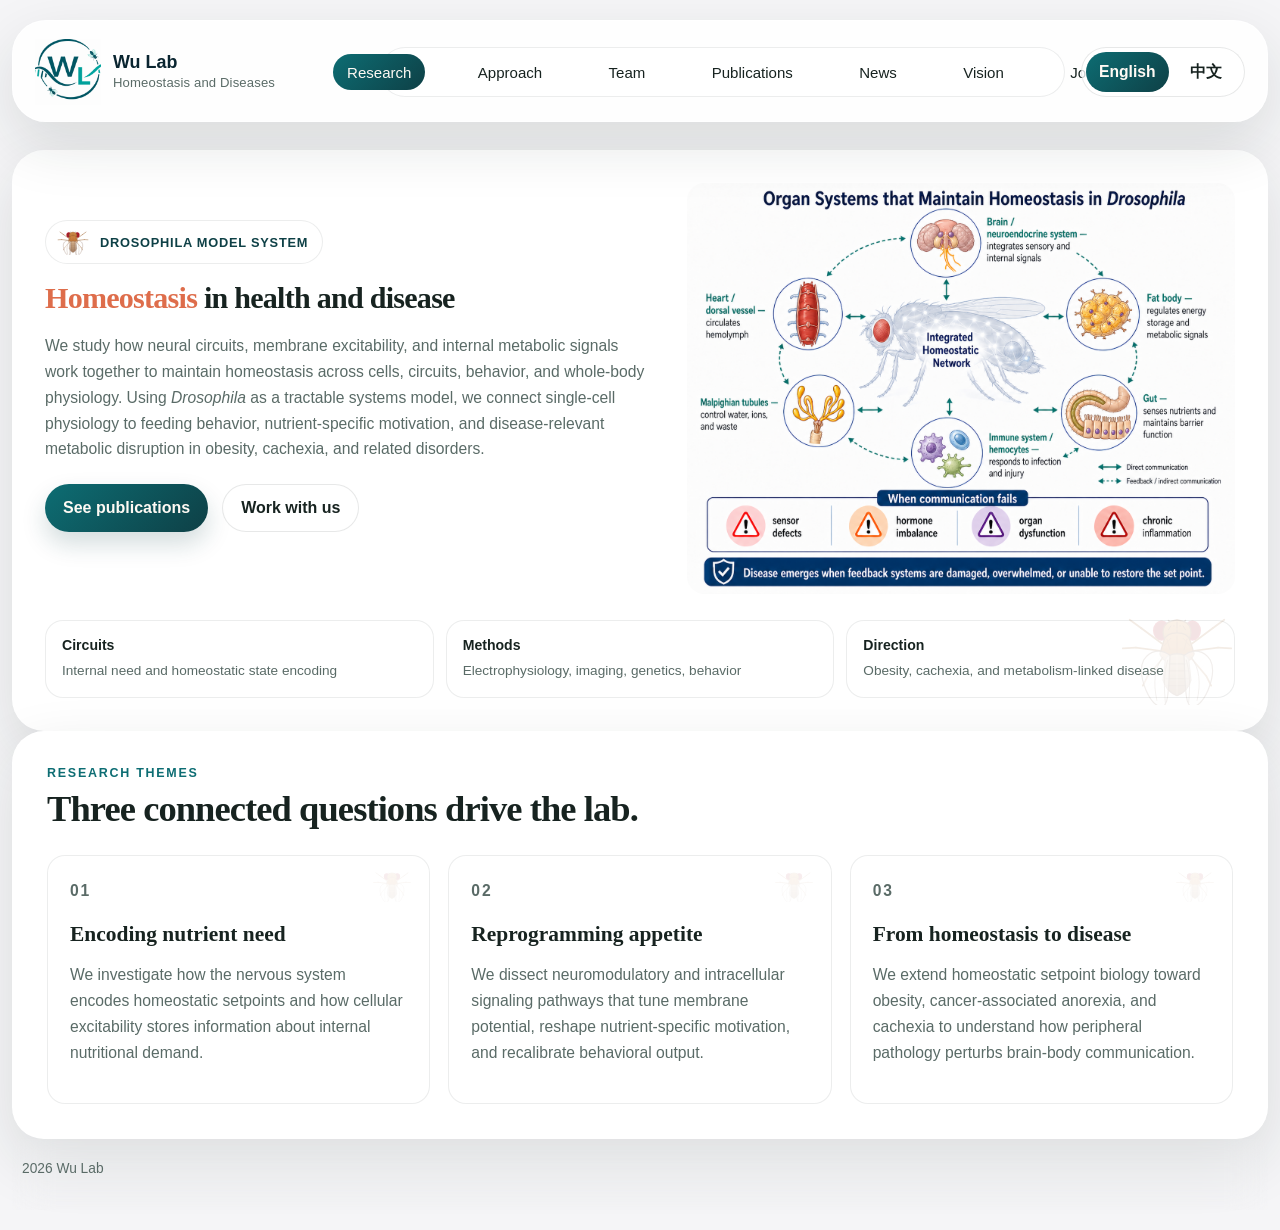
==== index.html @ 36d5e81f "Align Chinese nav positions" ====
<!DOCTYPE html>
<html lang="en">
  <head>
    <meta charset="UTF-8" />
    <meta name="viewport" content="width=device-width, initial-scale=1.0" />
    <title>Wu Lab | Research</title>
    <meta
      name="description"
      content="Wu Lab research on neural control of protein appetite, metabolism, and disease."
    />
    <link rel="alternate" hreflang="en" href="https://www.wuresearch.com/" />
    <link rel="alternate" hreflang="zh" href="https://www.wuresearch.com/zh/index.html" />
    <script>
      document.documentElement.classList.add("has-js");
    </script>
    <link rel="stylesheet" href="./styles.css?v=20260430-zh-nav-align1" />
  </head>
  <body>
    <div class="page-shell">
      <header class="site-header">
        <a class="brand" href="./index.html" aria-label="Wu Lab home">
          <span class="brand-mark">WL</span>
          <span class="brand-text">
            <strong>Wu Lab</strong>
            <span>Homeostasis and Diseases</span>
          </span>
        </a>
        <nav class="site-nav" aria-label="Main navigation">
          <a class="is-active" href="./index.html">Research</a>
          <a href="./approach.html">Approach</a>
          <a href="./people.html">Team</a>
          <a href="./publications.html">Publications</a>
          <a href="./news.html">News</a>
          <a href="./vision.html">Vision</a>
          <a href="./join.html">Join</a>
        </nav>
        <div class="language-switch" aria-label="Language">
          <span aria-current="true">English</span>
          <a href="./zh/index.html" lang="zh-Hans">中文</a>
        </div>
      </header>

      <main class="page-main">
        <section class="hero">
          <div class="hero-copy reveal">
            <div class="model-pill">
              <img src="./fly-badge-v2.svg" alt="" aria-hidden="true" />
              <span>Drosophila model system</span>
            </div>
            <h1 class="hero-title hero-title-one-line">
              <span class="hero-line"><span class="hero-highlight">Homeostasis</span> in health and disease</span>
            </h1>
            <p class="hero-text">
              We study how neural circuits, membrane excitability, and internal
              metabolic signals work together to maintain homeostasis across
              cells, circuits, behavior, and whole-body physiology. Using
              <em>Drosophila</em> as a tractable systems model, we connect
              single-cell physiology to feeding behavior, nutrient-specific
              motivation, and disease-relevant metabolic disruption in obesity,
              cachexia, and related disorders.
            </p>
            <div class="hero-actions">
              <a class="button button-primary" href="./publications.html"
                >See publications</a
              >
              <a class="button button-secondary" href="./join.html"
                >Work with us</a
              >
            </div>
          </div>

          <div class="hero-visual reveal" aria-hidden="true">
            <div class="signal-panel">
              <img
                class="hero-diagram"
                src="./him8.png"
                alt=""
              />
            </div>
          </div>

          <ul class="hero-metrics reveal" aria-label="Research focus summary">
            <li>
              <strong>Circuits</strong>
              <span>Internal need and homeostatic state encoding</span>
            </li>
            <li>
              <strong>Methods</strong>
              <span>Electrophysiology, imaging, genetics, behavior</span>
            </li>
            <li>
              <strong>Direction</strong>
              <span>Obesity, cachexia, and metabolism-linked disease</span>
            </li>
          </ul>
        </section>

        <section class="section">
          <div class="section-heading reveal">
            <p class="eyebrow">Research themes</p>
            <h2>Three connected questions drive the lab.</h2>
          </div>
          <div class="card-grid">
            <article class="feature-card reveal">
              <p class="card-index">01</p>
              <h3>Encoding nutrient need</h3>
              <p>
                We investigate how the nervous system encodes homeostatic
                setpoints and how cellular excitability stores information about
                internal nutritional demand.
              </p>
            </article>
            <article class="feature-card reveal">
              <p class="card-index">02</p>
              <h3>Reprogramming appetite</h3>
              <p>
                We dissect neuromodulatory and intracellular signaling pathways that tune
                membrane potential, reshape nutrient-specific motivation, and
                recalibrate behavioral output.
              </p>
            </article>
            <article class="feature-card reveal">
              <p class="card-index">03</p>
              <h3>From homeostasis to disease</h3>
              <p>
                We extend homeostatic setpoint biology toward obesity,
                cancer-associated anorexia, and cachexia to understand how
                peripheral pathology perturbs brain-body communication.
              </p>
            </article>
          </div>
        </section>

      </main>

      <footer class="site-footer">
        <p><span id="year"></span> Wu Lab</p>
      </footer>
    </div>

    <script src="./script.js"></script>
  </body>
</html>
---- styles.css ----
:root {
  --bg: #f5f5f7;
  --paper: rgba(255, 255, 255, 0.92);
  --paper-strong: #ffffff;
  --ink: #172320;
  --muted: #5a6b67;
  --line: rgba(23, 35, 32, 0.12);
  --teal: #0d6d73;
  --teal-deep: #0e4046;
  --coral: #de6d4b;
  --gold: #c7a14a;
  --shadow: 0 22px 60px rgba(24, 38, 34, 0.12);
  --radius-xl: 32px;
  --radius-lg: 24px;
  --radius-md: 18px;
  --max-width: 1500px;
}

* {
  box-sizing: border-box;
}

html {
  scroll-behavior: smooth;
}

body {
  margin: 0;
  min-width: 320px;
  color: var(--ink);
  background: var(--bg);
  font-family: "Avenir Next", "Segoe UI", sans-serif;
}

html[lang="zh-Hans"] body {
  font-family:
    "PingFang SC",
    "Hiragino Sans GB",
    "Microsoft YaHei",
    "Noto Sans CJK SC",
    "Segoe UI",
    sans-serif;
}

body::before {
  content: none;
}

.page-shell {
  width: min(calc(100% - 24px), var(--max-width));
  margin: 20px auto;
}

.site-header,
.site-footer,
.section,
.hero,
.page-banner,
.spotlight-panel,
.join-panel {
  backdrop-filter: blur(18px);
}

.site-header {
  position: relative;
  z-index: 10;
  display: grid;
  grid-template-columns: minmax(238px, 0.48fr) minmax(660px, 1fr) auto;
  grid-template-areas: "brand nav language";
  align-items: center;
  gap: 16px;
  padding: 18px 22px 16px;
  background: rgba(255, 255, 255, 0.86);
  border: 1px solid rgba(255, 255, 255, 0.65);
  border-radius: 34px;
  box-shadow: var(--shadow);
}

.brand {
  grid-area: brand;
  display: inline-flex;
  align-items: center;
  gap: 12px;
  min-width: 0;
  color: inherit;
  text-decoration: none;
}

.brand-mark {
  display: block;
  flex: 0 0 auto;
  width: 66px;
  height: 66px;
  overflow: hidden;
  background: url("./him9.png?v=20260430-logo4") center / 148% auto no-repeat;
  color: transparent;
  font-size: 0;
}

.brand-text {
  display: grid;
  gap: 4px;
  min-width: 0;
}

.brand-text strong {
  color: #0a2530;
  font-size: 1.12rem;
  font-weight: 800;
  line-height: 0.98;
}

.brand-text span {
  color: var(--muted);
  font-size: 0.82rem;
  letter-spacing: 0.01em;
  white-space: nowrap;
}

.site-nav {
  grid-area: nav;
  display: flex;
  flex-wrap: nowrap;
  gap: clamp(28px, 3vw, 56px);
  align-items: center;
  justify-content: center;
  min-width: 0;
  width: 100%;
  overflow-x: visible;
  scrollbar-width: none;
  padding: 6px;
  border: 1px solid rgba(23, 35, 32, 0.08);
  border-radius: 999px;
  background: rgba(255, 255, 255, 0.42);
}

.site-nav::-webkit-scrollbar {
  display: none;
}

.site-nav a {
  flex: 0 0 auto;
  display: inline-flex;
  align-items: center;
  justify-content: center;
  color: var(--ink);
  text-decoration: none;
  font-size: 0.94rem;
  min-height: 36px;
  padding: 8px 14px;
  border-radius: 999px;
  text-align: center;
  transition:
    color 160ms ease,
    background-color 160ms ease,
    transform 160ms ease;
}

.site-nav a:hover,
.site-nav a:focus-visible {
  color: var(--teal);
  background: rgba(255, 255, 255, 0.56);
}

.site-nav a.is-active {
  color: #fffaf4;
  background: linear-gradient(135deg, var(--teal), var(--teal-deep));
}

.language-switch {
  grid-area: language;
  display: inline-flex;
  align-items: center;
  justify-self: end;
  gap: 3px;
  min-width: 164px;
  padding: 4px;
  border: 1px solid rgba(23, 35, 32, 0.1);
  border-radius: 999px;
  background: rgba(255, 255, 255, 0.78);
  font-size: 0.98rem;
  font-weight: 700;
  white-space: nowrap;
  box-shadow: inset 0 1px 0 rgba(255, 255, 255, 0.5);
}

.language-switch a,
.language-switch span {
  display: inline-flex;
  align-items: center;
  justify-content: center;
  flex: 1;
  min-height: 40px;
  padding: 0 13px;
  border-radius: 999px;
  color: var(--ink);
  text-decoration: none;
}

.language-switch a:hover,
.language-switch a:focus-visible {
  color: var(--teal);
  background: rgba(255, 255, 255, 0.72);
}

.language-switch span {
  color: #fffaf4;
  background: linear-gradient(135deg, var(--teal), var(--teal-deep));
}

.inline-link {
  color: var(--teal);
  font-weight: 700;
  text-decoration: none;
}

.hero {
  position: relative;
  display: grid;
  grid-template-columns: minmax(0, 1fr) minmax(390px, 0.9fr);
  gap: 24px 34px;
  align-items: center;
  margin-top: 28px;
  padding: 32px;
  background: #ffffff;
  border: 1px solid rgba(255, 255, 255, 0.72);
  border-radius: var(--radius-xl);
  box-shadow: var(--shadow);
  overflow: hidden;
}

.hero-copy {
  min-width: 0;
  max-width: none;
}

.hero::after,
.page-banner::after {
  position: absolute;
  right: 28px;
  bottom: 24px;
  width: 124px;
  height: 96px;
  background: url("./fly-badge-v2.svg") center / contain no-repeat;
  opacity: 0.12;
  pointer-events: none;
  content: "";
}

.page-banner::after {
  right: 18px;
  bottom: 14px;
  width: 108px;
  height: 84px;
  opacity: 0.07;
}

.page-main {
  margin-top: 28px;
}

.page-main > .section,
.page-main > .hero,
.page-main > .page-banner {
  margin-top: 0;
}

.page-main > * + * {
  margin-top: 24px;
}

.page-banner {
  position: relative;
  padding: 36px;
  background: #ffffff;
  border: 1px solid rgba(255, 255, 255, 0.72);
  border-radius: var(--radius-xl);
  box-shadow: var(--shadow);
}

.page-banner-grid {
  display: grid;
  grid-template-columns: minmax(0, 1.04fr) minmax(260px, 0.66fr);
  gap: 28px;
  align-items: center;
}

.page-banner-copy {
  min-width: 0;
  max-width: 38rem;
}

.page-banner h1 {
  margin: 0;
  max-width: 16ch;
  font-family: "Iowan Old Style", "Palatino Linotype", serif;
  font-size: clamp(1.72rem, 2.75vw, 2.55rem);
  line-height: 1.08;
  letter-spacing: -0.025em;
}

.page-banner-intro {
  max-width: 62ch;
  margin: 18px 0 0;
  color: var(--muted);
  font-size: 0.98rem;
  line-height: 1.68;
}

.page-banner-meta {
  display: grid;
  width: min(100%, 360px);
  gap: 14px;
  align-content: center;
  justify-self: end;
}

.page-banner-card {
  padding: 16px 18px;
  border: 1px solid rgba(23, 35, 32, 0.08);
  border-radius: var(--radius-md);
  background: rgba(255, 255, 255, 0.5);
  box-shadow: inset 0 1px 0 rgba(255, 255, 255, 0.42);
}

.page-banner-card strong {
  display: block;
  margin: 0 0 8px;
  color: var(--coral);
  font-size: 0.76rem;
  font-weight: 700;
  letter-spacing: 0.14em;
  text-transform: uppercase;
}

.page-banner-card p {
  margin: 0;
  color: var(--ink);
  font-size: 0.93rem;
  font-weight: 600;
  line-height: 1.42;
  max-width: 28ch;
}

.join-image-banner {
  display: grid;
  grid-template-columns: repeat(2, minmax(0, 1fr));
  gap: 18px;
  padding: 18px;
  background: #ffffff;
  border: 1px solid rgba(255, 255, 255, 0.68);
  border-radius: var(--radius-xl);
  box-shadow: var(--shadow);
}

.join-image-banner figure {
  margin: 0;
  overflow: hidden;
  border: 1px solid rgba(23, 35, 32, 0.08);
  border-radius: 8px;
  background: rgba(255, 255, 255, 0.42);
}

.join-image-banner img {
  display: block;
  width: 100%;
  aspect-ratio: 16 / 9;
  object-fit: cover;
}

.vision-image-banner {
  overflow: hidden;
  margin: 0 0 32px;
  padding: 0;
  background: rgba(255, 255, 255, 0.46);
  border: 1px solid rgba(23, 35, 32, 0.06);
  border-radius: var(--radius-xl);
}

.vision-image-banner img {
  display: block;
  width: 100%;
  height: auto;
  object-fit: contain;
  border-radius: var(--radius-xl);
}

.model-pill {
  display: inline-flex;
  align-items: center;
  gap: 10px;
  margin: 0 0 18px;
  padding: 8px 14px 8px 10px;
  border: 1px solid rgba(23, 35, 32, 0.08);
  border-radius: 999px;
  background: rgba(255, 255, 255, 0.62);
  color: var(--teal-deep);
  font-size: 0.8rem;
  font-weight: 700;
  letter-spacing: 0.06em;
  text-transform: uppercase;
  box-shadow: inset 0 1px 0 rgba(255, 255, 255, 0.4);
}

.model-pill img {
  width: 34px;
  height: 26px;
  object-fit: contain;
}

.eyebrow {
  margin: 0 0 10px;
  color: var(--teal);
  font-size: 0.78rem;
  font-weight: 700;
  letter-spacing: 0.14em;
  text-transform: uppercase;
}

.hero h1,
.section-heading h2,
.spotlight-copy h2,
.vision-copy h2,
.join-panel h2 {
  margin: 0;
  font-family: "Iowan Old Style", "Palatino Linotype", serif;
  font-weight: 700;
  line-height: 1.06;
}

.hero h1 {
  max-width: 20ch;
  font-size: clamp(1.82rem, 3vw, 2.6rem);
  letter-spacing: -0.025em;
  line-height: 1.08;
}

html[lang="zh-Hans"] .hero h1,
html[lang="zh-Hans"] .page-banner h1,
html[lang="zh-Hans"] .section-heading h2,
html[lang="zh-Hans"] .spotlight-copy h2,
html[lang="zh-Hans"] .vision-copy h2,
html[lang="zh-Hans"] .join-panel h2 {
  max-width: 18ch;
  letter-spacing: 0;
  line-height: 1.18;
}

html[lang="zh-Hans"] .eyebrow,
html[lang="zh-Hans"] .model-pill,
html[lang="zh-Hans"] .page-banner-card strong,
html[lang="zh-Hans"] .card-index,
html[lang="zh-Hans"] .timeline-year,
html[lang="zh-Hans"] .person-role,
html[lang="zh-Hans"] .news-date,
html[lang="zh-Hans"] .publication-year {
  letter-spacing: 0.02em;
}

html[lang="zh-Hans"] .site-nav a,
html[lang="zh-Hans"] .language-switch {
  letter-spacing: 0;
}

html[lang="zh-Hans"] .site-nav a:nth-child(1) {
  min-width: 78px;
}

html[lang="zh-Hans"] .site-nav a:nth-child(2) {
  min-width: 84px;
}

html[lang="zh-Hans"] .site-nav a:nth-child(3) {
  min-width: 56px;
}

html[lang="zh-Hans"] .site-nav a:nth-child(4) {
  min-width: 112px;
}

html[lang="zh-Hans"] .site-nav a:nth-child(5) {
  min-width: 58px;
}

html[lang="zh-Hans"] .site-nav a:nth-child(6) {
  min-width: 62px;
}

html[lang="zh-Hans"] .site-nav a:nth-child(7) {
  min-width: 52px;
}

html[lang="zh-Hans"] .hero h1 {
  max-width: 22ch;
  font-size: clamp(1.72rem, 2.8vw, 2.38rem);
}

.heading-one-line {
  max-width: none !important;
  white-space: nowrap;
}

.heading-balanced-lines {
  max-width: none !important;
}

.heading-balanced-lines span {
  display: block;
  white-space: nowrap;
}

.hero-title {
  display: grid;
  gap: 0;
}

.hero h1.hero-title-wide {
  max-width: 42ch;
}

.hero h1.hero-title-one-line {
  max-width: none;
  font-size: clamp(1.7rem, 2.35vw, 2.24rem);
  white-space: nowrap;
}

.hero-line {
  display: block;
  white-space: nowrap;
}

.hero-highlight {
  color: var(--coral);
  font-size: inherit;
}

.hero-text,
.section-lead,
.spotlight-copy p,
.approach-column p,
.vision-copy p,
.join-panel p,
.feature-card p,
.timeline-item p,
.contact-box p {
  color: var(--muted);
  line-height: 1.65;
  font-size: 0.98rem;
}

.hero-text {
  max-width: 76ch;
  margin: 18px 0 22px;
}

.email-contact {
  display: inline-flex;
  align-items: center;
  gap: 10px;
}

.email-icon {
  display: inline-grid;
  place-items: center;
  width: 34px;
  height: 34px;
  flex: 0 0 auto;
  color: var(--ink);
}

.email-icon svg {
  display: block;
  width: 100%;
  height: 100%;
  fill: currentColor;
}

.hero-actions {
  display: flex;
  flex-wrap: wrap;
  gap: 14px;
  margin-top: 6px;
  margin-bottom: 24px;
}

.button {
  display: inline-flex;
  align-items: center;
  justify-content: center;
  min-height: 48px;
  padding: 0 18px;
  border-radius: 999px;
  font-weight: 700;
  text-decoration: none;
  transition:
    transform 160ms ease,
    box-shadow 160ms ease,
    background-color 160ms ease;
}

.button:hover,
.button:focus-visible {
  transform: translateY(-2px);
}

.button-primary {
  color: #fffaf4;
  background: linear-gradient(135deg, var(--teal), var(--teal-deep));
  box-shadow: 0 12px 24px rgba(14, 64, 70, 0.18);
}

.button-secondary {
  color: var(--ink);
  background: rgba(255, 255, 255, 0.58);
  border: 1px solid rgba(23, 35, 32, 0.1);
}

.hero-metrics {
  grid-column: 1 / -1;
  display: grid;
  grid-template-columns: repeat(3, minmax(0, 1fr));
  gap: 12px;
  padding: 0;
  margin: 2px 0 0;
  list-style: none;
}

.hero-metrics li,
.feature-card,
.approach-column,
.timeline-item,
.vision-panel,
.contact-box,
.publication-item,
.person-card,
.news-item {
  border: 1px solid rgba(23, 35, 32, 0.08);
  border-radius: var(--radius-md);
  background: rgba(255, 255, 255, 0.48);
  box-shadow: inset 0 1px 0 rgba(255, 255, 255, 0.4);
}

.hero-metrics li {
  padding: 16px;
}

.hero-metrics strong {
  display: block;
  margin-bottom: 8px;
  font-size: 0.88rem;
}

.hero-metrics span {
  color: var(--muted);
  font-size: 0.85rem;
  line-height: 1.5;
}

.hero-visual {
  display: grid;
  place-items: center;
  align-self: stretch;
}

.signal-panel {
  width: min(100%, 780px);
}

.hero-diagram {
  display: block;
  width: 100%;
  height: auto;
  border-radius: var(--radius-md);
  overflow: hidden;
}

.section {
  margin-top: 24px;
  padding: 34px;
  background: #ffffff;
  border: 1px solid rgba(255, 255, 255, 0.62);
  border-radius: var(--radius-xl);
  box-shadow: var(--shadow);
}

.section-heading {
  max-width: 780px;
}

.section-heading h2,
.spotlight-copy h2,
.vision-copy h2,
.join-panel h2 {
  font-size: clamp(1.62rem, 2.85vw, 2.45rem);
  letter-spacing: -0.025em;
}

.section-lead {
  max-width: 70ch;
  margin: 18px 0 0;
}

.card-grid,
.timeline {
  display: grid;
  grid-template-columns: repeat(3, minmax(0, 1fr));
  gap: 18px;
}

.card-grid {
  margin-top: 26px;
}

.feature-card,
.approach-column,
.timeline-item,
.vision-panel,
.contact-box,
.publication-item,
.person-card,
.news-item {
  position: relative;
  padding: 22px;
}

.feature-card::before,
.approach-column::before,
.timeline-item::before,
.publication-item::before,
.person-card::before,
.news-item::before {
  position: absolute;
  right: 16px;
  top: 14px;
  width: 42px;
  height: 32px;
  background: url("./fly-badge-v2.svg") center / contain no-repeat;
  opacity: 0.08;
  content: "";
}

.card-index,
.timeline-year {
  margin: 0 0 18px;
  color: var(--coral);
  font-size: 0.82rem;
  font-weight: 700;
  letter-spacing: 0.12em;
  text-transform: uppercase;
}

.feature-card h3,
.approach-column h3,
.timeline-item h3,
.vision-panel h3,
.contact-box h3 {
  margin: 0 0 12px;
  font-family: "Iowan Old Style", "Palatino Linotype", serif;
  font-size: 1.34rem;
}

.spotlight-panel,
.join-panel {
  display: grid;
  grid-template-columns: minmax(0, 0.94fr) minmax(0, 1.06fr);
  gap: 20px;
  padding: 0;
  background: none;
  border: none;
  box-shadow: none;
}

.spotlight {
  padding: 0;
  background: none;
  border: none;
  box-shadow: none;
}

.spotlight-panel {
  gap: 0;
  overflow: hidden;
  border-radius: var(--radius-xl);
  background: #ffffff;
  border: 1px solid rgba(255, 255, 255, 0.78);
  box-shadow: var(--shadow);
}

.spotlight-copy,
.quote-block,
.join-panel > div,
.contact-box {
  padding: 32px;
  border-radius: var(--radius-xl);
}

.spotlight-copy,
.join-panel > div:first-child {
  background: #ffffff;
  border: 1px solid rgba(255, 255, 255, 0.72);
  box-shadow: var(--shadow);
}

.spotlight-copy {
  padding: 38px 34px 38px 38px;
  background: none;
  border: none;
  box-shadow: none;
}

.quote-block {
  position: relative;
  display: grid;
  place-items: center;
  padding: 38px 38px 38px 18px;
  background: none;
  border: none;
  box-shadow: none;
  overflow: hidden;
}

.quote-block::before {
  position: absolute;
  inset: 18px 20px 18px auto;
  width: 280px;
  height: 280px;
  border-radius: 50%;
  background: radial-gradient(circle, rgba(13, 109, 115, 0.06), transparent 72%);
  content: "";
}

.quote-flow-graphic {
  position: relative;
  z-index: 1;
  display: block;
  width: 100%;
  height: auto;
  max-width: 100%;
  border-radius: 24px;
}

.approach-image-card {
  display: flex;
  align-self: stretch;
  align-items: center;
  justify-content: center;
  min-width: 0;
  margin: 0;
  padding: 14px;
  overflow: hidden;
  border: 1px solid rgba(23, 35, 32, 0.08);
  border-radius: var(--radius-lg);
  background: rgba(255, 255, 255, 0.62);
  box-shadow: inset 0 1px 0 rgba(255, 255, 255, 0.4);
}

.approach-image-card img {
  display: block;
  width: 100%;
  height: auto;
  max-height: 560px;
  border-radius: 6px;
  object-fit: contain;
}

.approach-layout {
  display: grid;
  grid-template-columns: minmax(320px, 0.9fr) minmax(0, 1.1fr);
  gap: 28px;
  align-items: stretch;
  margin-top: 0;
}

.approach-toolkit {
  display: flex;
  flex-direction: column;
  gap: 20px;
  min-height: 100%;
  padding: 28px;
  border-radius: var(--radius-lg);
}

.toolkit-heading {
  max-width: 34rem;
}

.toolkit-heading h3 {
  margin-bottom: 10px;
}

.toolkit-heading p {
  margin: 0;
  color: var(--muted);
  font-size: 0.96rem;
  line-height: 1.55;
}

.toolkit-groups {
  display: grid;
  flex: 1;
  grid-template-rows: repeat(4, minmax(0, 1fr));
  gap: 14px;
}

.toolkit-item {
  display: grid;
  grid-template-columns: 46px minmax(0, 1fr);
  gap: 14px;
  align-items: center;
  min-height: 0;
  padding: 16px 18px;
  border: 1px solid rgba(23, 35, 32, 0.08);
  border-radius: 8px;
  background: rgba(255, 255, 255, 0.42);
}

.toolkit-item span {
  display: grid;
  place-items: center;
  width: 38px;
  height: 38px;
  border-radius: 50%;
  background: rgba(13, 109, 115, 0.1);
  color: var(--teal-deep);
  font-size: 0.76rem;
  font-weight: 800;
}

.toolkit-item h4 {
  margin: 0 0 4px;
  font-size: 1rem;
  line-height: 1.2;
}

.toolkit-item p {
  margin: 0;
  color: var(--muted);
  font-size: 0.9rem;
  line-height: 1.42;
}

.vision-layout,
.publication-list,
.people-grid,
.news-list {
  display: grid;
  grid-template-columns: repeat(2, minmax(0, 1fr));
  gap: 20px;
  margin-top: 26px;
}

.publication-list-single {
  grid-template-columns: 1fr;
}

.people-grid-column,
.news-list-column {
  grid-template-columns: 1fr;
}

.people-grid.people-grid-column,
.news-list.news-list-column {
  display: grid;
  grid-template-columns: minmax(0, 1fr) !important;
}

.publication-list-column {
  grid-template-columns: 1fr;
  gap: 0;
}

.publication-list.publication-list-force-single {
  display: grid;
  grid-template-columns: minmax(0, 1fr) !important;
  gap: 0;
}

.publication-list-column .publication-item {
  padding: 22px 0 20px;
}

.publication-list-column .publication-item {
  background: transparent;
  border: none;
  border-bottom: 1px solid rgba(23, 35, 32, 0.12);
  border-radius: 0;
  box-shadow: none;
}

.publication-list-column .publication-item::before {
  display: none;
}

.publication-list-column .publication-item h3 {
  margin: 0 0 8px;
  max-width: none;
  font-size: 1.42rem;
  line-height: 1.18;
  text-wrap: pretty;
}

.publication-list-column .publication-year {
  margin-bottom: 8px;
}

.publication-authors {
  margin: 0 0 6px;
  color: var(--teal);
  font-size: 0.94rem;
  font-weight: 700;
  line-height: 1.5;
}

.publication-list-column .publication-meta {
  margin-bottom: 0;
  color: var(--muted);
  font-size: 0.92rem;
  font-weight: 600;
  line-height: 1.55;
}

.publication-list-column .publication-item:last-child {
  padding-bottom: 0;
  border-bottom: none;
}

.people-list-style,
.news-list-style {
  gap: 0;
}

.people-list-style .person-card,
.news-list-style .news-item {
  background: transparent;
  border: none;
  border-bottom: 1px solid rgba(23, 35, 32, 0.12);
  border-radius: 0;
  box-shadow: none;
  padding: 24px 0 22px;
}

.people-list-style .person-card::before,
.news-list-style .news-item::before {
  display: none;
}

.people-list-style .person-card:last-child,
.news-list-style .news-item:last-child {
  padding-bottom: 0;
  border-bottom: none;
}

.people-list-style .person-card h3,
.news-list-style .news-item h3 {
  margin: 0 0 8px;
  max-width: 38ch;
  font-size: 1.42rem;
  line-height: 1.18;
}

.people-list-style .person-role,
.news-list-style .news-date {
  margin-bottom: 8px;
}

.people-list-style .person-card-featured {
  display: grid;
  grid-template-columns: 140px minmax(0, 1fr);
  gap: 22px;
  align-items: start;
}

.people-list-style .person-photo {
  width: 140px;
  border-radius: 18px;
  box-shadow: 0 12px 24px rgba(24, 38, 34, 0.1);
}

.people-list-style .person-card p:last-child,
.news-list-style .news-item p:last-child {
  margin-bottom: 0;
  color: var(--muted);
  line-height: 1.55;
}

.people-list-style .person-card.person-card-opportunity {
  display: grid;
  grid-template-columns: 140px minmax(0, 1fr);
  gap: 22px;
  align-items: center;
  margin-top: 28px;
  padding: 28px 0 0;
  background: transparent;
  border: none;
  border-radius: 8px;
  box-shadow: none;
}

.future-member-photo {
  display: block;
  width: 140px;
  aspect-ratio: 1 / 1;
  object-fit: contain;
  border-radius: 18px;
}

.people-list-style .person-card-opportunity .person-role {
  margin-bottom: 12px;
  color: var(--coral);
}

.people-list-style .person-card-opportunity h3 {
  max-width: none;
  margin-bottom: 0;
  font-size: 1.32rem;
  line-height: 1.24;
  overflow-x: auto;
  white-space: nowrap;
}

.news-list-style .news-item {
  max-width: 52rem;
}

.news-list-style .news-item h3 {
  max-width: 30ch;
}

.person-role,
.news-date {
  margin: 0 0 10px;
  color: var(--coral);
  font-size: 0.82rem;
  font-weight: 700;
  letter-spacing: 0.12em;
  text-transform: uppercase;
}

.person-card h3,
.news-item h3 {
  margin: 0 0 12px;
  font-family: "Iowan Old Style", "Palatino Linotype", serif;
  font-size: 1.32rem;
}

.person-card-featured {
  display: grid;
  grid-template-columns: 180px 1fr;
  gap: 20px;
  align-items: center;
}

.person-copy {
  min-width: 0;
}

.person-photo {
  display: block;
  width: 180px;
  aspect-ratio: 1 / 1;
  object-fit: cover;
  object-position: center top;
  margin: 0;
  border-radius: 20px;
  box-shadow: 0 14px 28px rgba(24, 38, 34, 0.12);
}

.person-card p:last-child,
.news-item p:last-child {
  margin-bottom: 0;
}

.publication-item h3 {
  margin: 0 0 10px;
  font-family: "Iowan Old Style", "Palatino Linotype", serif;
  font-size: 1.25rem;
  line-height: 1.2;
}

.publication-year,
.publication-meta {
  margin: 0 0 10px;
}

.publication-year {
  color: var(--coral);
  font-size: 0.82rem;
  font-weight: 700;
  letter-spacing: 0.12em;
  text-transform: uppercase;
}

.publication-meta {
  color: var(--teal);
  font-size: 0.9rem;
  font-weight: 700;
}

.publication-item p:last-child {
  margin-bottom: 0;
}

.stack-list {
  display: grid;
  gap: 12px;
  padding: 0;
  margin: 0;
  list-style: none;
}

.stack-list li {
  position: relative;
  padding-left: 20px;
  color: var(--muted);
  line-height: 1.55;
}

.stack-list li::before {
  position: absolute;
  left: 0;
  top: 0.55em;
  width: 8px;
  height: 8px;
  border-radius: 50%;
  background: var(--coral);
  content: "";
}

.timeline {
  margin-top: 26px;
}

.timeline-item {
  position: relative;
  overflow: hidden;
}

.timeline-item::after {
  position: absolute;
  inset: auto -24px -24px auto;
  width: 100px;
  height: 100px;
  border-radius: 50%;
  background: radial-gradient(circle, rgba(199, 161, 74, 0.16), transparent 68%);
  content: "";
}

.vision-layout {
  align-items: start;
  margin-top: 0;
}

.vision-copy,
.vision-panel {
  padding: 0;
  background: none;
  border: none;
  box-shadow: none;
}

.vision-panel {
  padding: 28px;
  background: rgba(255, 255, 255, 0.52);
  border: 1px solid rgba(23, 35, 32, 0.08);
  border-radius: var(--radius-xl);
}

.join-panel {
  align-items: stretch;
  grid-template-columns: repeat(2, minmax(0, 1fr));
  gap: 18px;
}

.join-section {
  padding: 18px;
  background: #ffffff;
  border: 1px solid rgba(255, 255, 255, 0.68);
  border-radius: var(--radius-xl);
  box-shadow: var(--shadow);
}

.join-panel > div,
.join-panel .contact-box {
  border-radius: 8px;
}

.join-panel .contact-box {
  background: #ffffff;
  border: 1px solid rgba(255, 255, 255, 0.72);
  box-shadow: var(--shadow);
}

.contact-box {
  display: grid;
  align-content: start;
  gap: 10px;
  background: rgba(255, 255, 255, 0.52);
}

.site-footer {
  display: flex;
  justify-content: space-between;
  gap: 20px;
  padding: 22px 10px 34px;
  color: var(--muted);
  font-size: 0.86rem;
}

.site-footer p {
  margin: 0;
}

.has-js .reveal {
  opacity: 0;
  transform: translateY(18px);
  transition:
    opacity 720ms ease,
    transform 720ms ease;
}

.has-js .reveal.is-visible {
  opacity: 1;
  transform: translateY(0);
}

@media (prefers-reduced-motion: reduce) {
  html {
    scroll-behavior: auto;
  }

  .button,
  .has-js .reveal {
    transition: none;
  }

  .has-js .reveal {
    opacity: 1;
    transform: none;
  }
}

@media (max-width: 1120px) {
  .site-header {
    grid-template-columns: minmax(0, 1fr) auto;
    grid-template-areas:
      "brand language"
      "nav nav";
  }
}

@media (max-width: 1024px) {
  .hero,
  .spotlight-panel,
  .join-panel,
  .approach-layout,
  .vision-layout,
  .card-grid,
  .timeline,
  .publication-list,
  .people-grid,
  .news-list {
    grid-template-columns: 1fr;
  }

  .hero h1 {
    max-width: 20ch;
    font-size: clamp(1.78rem, 3.7vw, 2.42rem);
  }

  .hero h1.hero-title-one-line {
    max-width: none;
    font-size: clamp(1.62rem, 2.75vw, 2.1rem);
    white-space: nowrap;
  }

  .hero-title-one-line .hero-line {
    white-space: nowrap;
  }

  .hero-line {
    white-space: normal;
  }

  .hero-metrics {
    grid-template-columns: 1fr;
  }

  .signal-panel {
    max-width: 620px;
  }

  .page-banner-grid {
    grid-template-columns: 1fr;
  }

  .page-banner-meta {
    width: 100%;
    justify-self: stretch;
    grid-template-columns: repeat(2, minmax(0, 1fr));
  }

  .join-image-banner {
    grid-template-columns: 1fr;
  }
}

@media (max-width: 720px) {
  .page-shell {
    width: min(calc(100% - 20px), var(--max-width));
    margin: 10px auto;
  }

  .site-header {
    position: static;
    grid-template-columns: minmax(0, 1fr) auto;
    grid-template-areas:
      "brand language"
      "nav nav";
    padding: 16px 18px;
    border-radius: 28px;
  }

  .brand {
    gap: 10px;
  }

  .brand-mark {
    width: 54px;
    height: 54px;
  }

  .brand-text strong {
    font-size: 1rem;
  }

  .brand-text span {
    font-size: 0.74rem;
  }

  .site-nav {
    justify-content: center;
    gap: 4px;
    overflow-x: auto;
  }

  .site-nav a {
    flex: 0 0 auto;
    font-size: 0.86rem;
    min-height: 34px;
    padding: 7px 9px;
  }

  .language-switch {
    min-width: 132px;
    font-size: 0.9rem;
  }

  .language-switch a,
  .language-switch span {
    min-height: 36px;
    padding: 0 10px;
  }

  .hero,
  .section {
    padding: 24px 20px;
  }

  .hero::after,
  .page-banner::after {
    width: 88px;
    height: 68px;
    right: 18px;
    bottom: 18px;
  }

  .signal-card {
    min-width: 0;
    max-width: 140px;
    padding: 12px;
  }

  .spotlight-copy,
  .quote-block,
  .join-panel > div,
  .contact-box {
    padding: 24px 20px;
  }

  .hero h1 {
    max-width: 20ch;
    font-size: clamp(1.58rem, 6vw, 2.08rem);
    line-height: 1.1;
  }

  .hero h1.hero-title-one-line {
    max-width: 20ch;
    white-space: normal;
  }

  .hero-title-one-line .hero-line {
    white-space: normal;
  }

  .hero-copy {
    max-width: none;
  }

  .page-banner h1,
  .section-heading h2,
  .spotlight-copy h2,
  .vision-copy h2,
  .join-panel h2 {
    font-size: clamp(1.36rem, 5.5vw, 1.88rem);
    line-height: 1.12;
  }

  .page-banner-meta {
    grid-template-columns: 1fr;
  }

  .feature-card h3,
  .approach-column h3,
  .timeline-item h3,
  .vision-panel h3,
  .contact-box h3,
  .publication-list-column .publication-item h3,
  .people-list-style .person-card h3,
  .news-list-style .news-item h3 {
    font-size: 1.2rem;
  }

  .site-footer {
    flex-direction: column;
    padding: 20px 6px 28px;
  }

  .person-card-featured {
    grid-template-columns: 1fr;
  }

  .people-list-style .person-card.person-card-opportunity {
    grid-template-columns: 1fr;
    gap: 18px;
  }

  .person-photo {
    width: min(100%, 160px);
    margin: 0 0 16px;
  }

  .future-member-photo {
    width: min(100%, 160px);
  }
}

@media (max-width: 460px) {
  .brand-text span {
    display: none;
  }
}
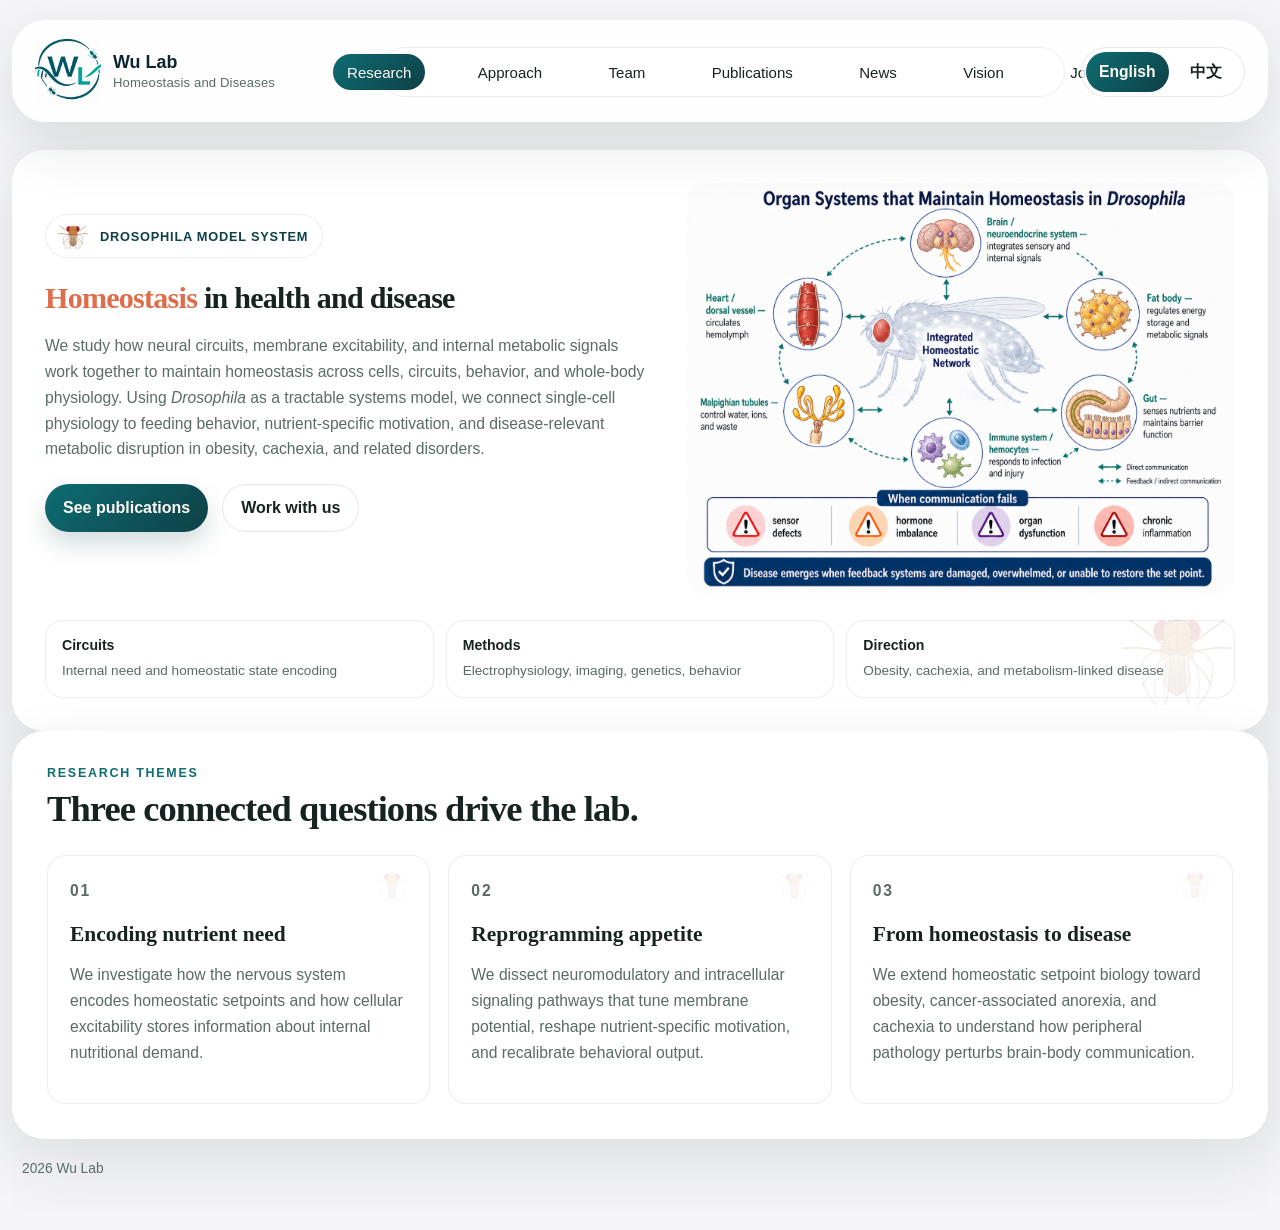
==== commit 7be0f2d2: "Adjust hero pill and button spacing" ====
--- a/index.html
+++ b/index.html
@@ -13,7 +13,7 @@
     <script>
       document.documentElement.classList.add("has-js");
     </script>
-    <link rel="stylesheet" href="./styles.css?v=20260430-zh-nav-align1" />
+    <link rel="stylesheet" href="./styles.css?v=20260430-hero-balance2" />
   </head>
   <body>
     <div class="page-shell">
--- a/styles.css
+++ b/styles.css
@@ -399,6 +399,7 @@
   font-weight: 700;
   letter-spacing: 0.06em;
   text-transform: uppercase;
+  transform: translateY(-6px);
   box-shadow: inset 0 1px 0 rgba(255, 255, 255, 0.4);
 }
 
@@ -462,32 +463,10 @@
   letter-spacing: 0;
 }
 
-html[lang="zh-Hans"] .site-nav a:nth-child(1) {
-  min-width: 78px;
-}
-
-html[lang="zh-Hans"] .site-nav a:nth-child(2) {
-  min-width: 84px;
-}
-
-html[lang="zh-Hans"] .site-nav a:nth-child(3) {
-  min-width: 56px;
-}
-
-html[lang="zh-Hans"] .site-nav a:nth-child(4) {
-  min-width: 112px;
-}
-
-html[lang="zh-Hans"] .site-nav a:nth-child(5) {
-  min-width: 58px;
-}
-
-html[lang="zh-Hans"] .site-nav a:nth-child(6) {
-  min-width: 62px;
-}
-
-html[lang="zh-Hans"] .site-nav a:nth-child(7) {
-  min-width: 52px;
+html[lang="zh-Hans"] .site-nav {
+  gap: 0;
+  justify-content: space-between;
+  padding: 6px clamp(22px, 4vw, 36px);
 }
 
 html[lang="zh-Hans"] .hero h1 {
@@ -579,7 +558,7 @@
   display: flex;
   flex-wrap: wrap;
   gap: 14px;
-  margin-top: 6px;
+  margin-top: 14px;
   margin-bottom: 24px;
 }
 
@@ -1443,6 +1422,12 @@
     overflow-x: auto;
   }
 
+  html[lang="zh-Hans"] .site-nav {
+    justify-content: center;
+    gap: 4px;
+    padding: 6px;
+  }
+
   .site-nav a {
     flex: 0 0 auto;
     font-size: 0.86rem;
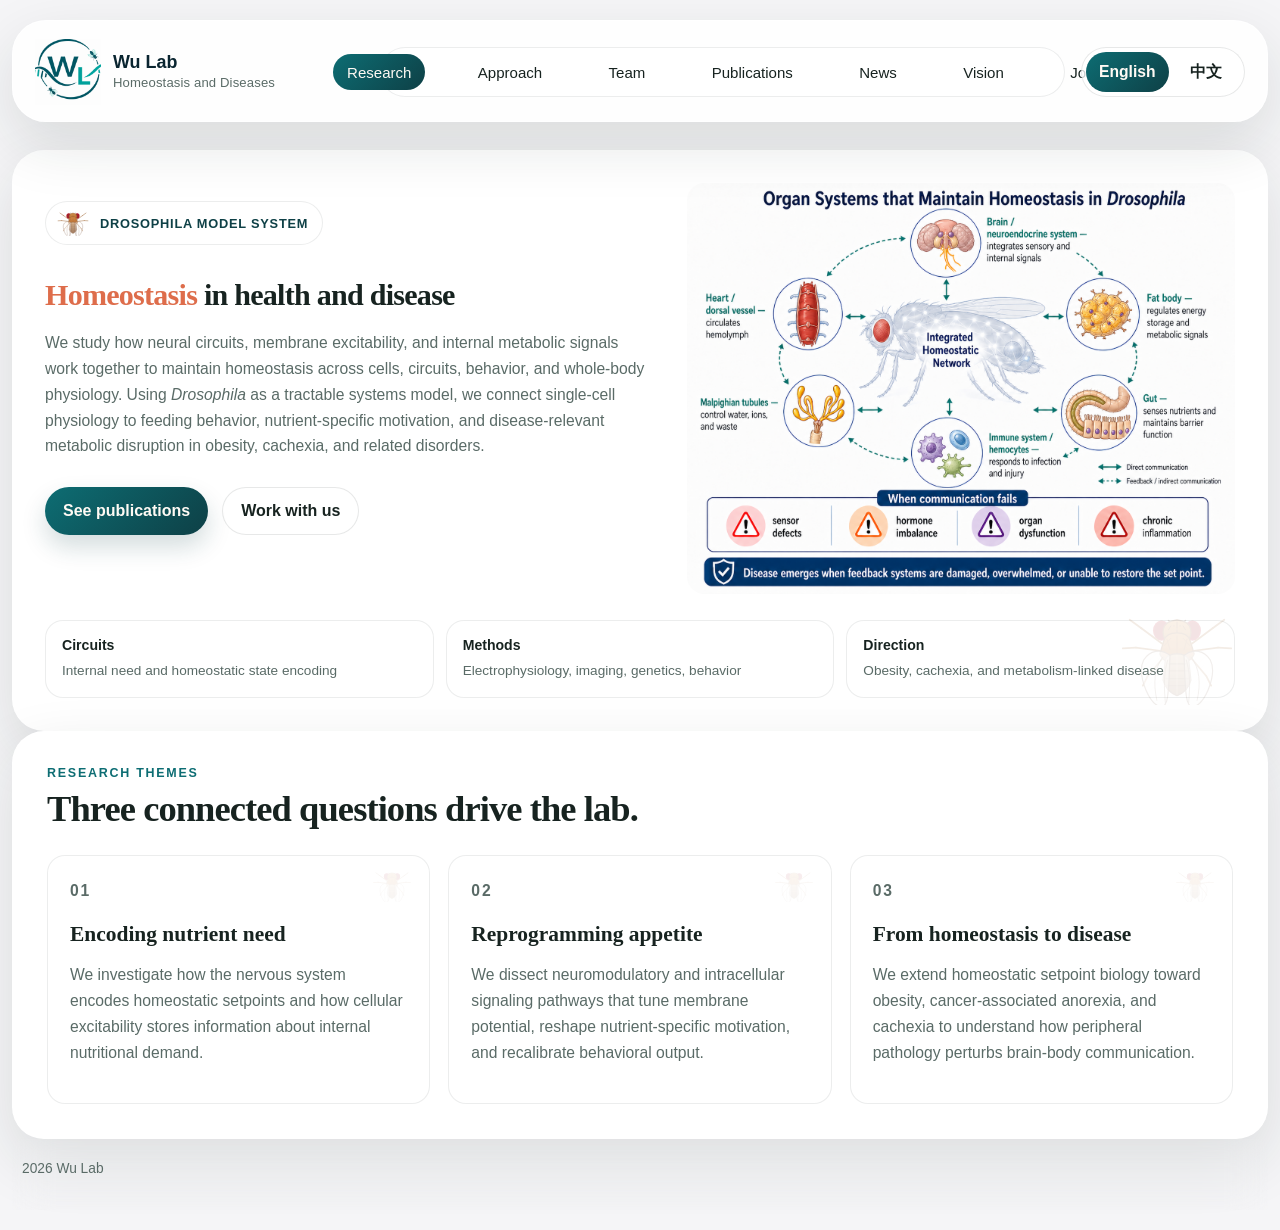
==== commit 476b9b6f: "Make hero spacing adjustment visible" ====
--- a/index.html
+++ b/index.html
@@ -13,7 +13,7 @@
     <script>
       document.documentElement.classList.add("has-js");
     </script>
-    <link rel="stylesheet" href="./styles.css?v=20260430-hero-balance2" />
+    <link rel="stylesheet" href="./styles.css?v=20260430-hero-balance3" />
   </head>
   <body>
     <div class="page-shell">
--- a/styles.css
+++ b/styles.css
@@ -399,7 +399,7 @@
   font-weight: 700;
   letter-spacing: 0.06em;
   text-transform: uppercase;
-  transform: translateY(-6px);
+  transform: translateY(-16px);
   box-shadow: inset 0 1px 0 rgba(255, 255, 255, 0.4);
 }
 
@@ -558,7 +558,7 @@
   display: flex;
   flex-wrap: wrap;
   gap: 14px;
-  margin-top: 14px;
+  margin-top: 28px;
   margin-bottom: 24px;
 }
 
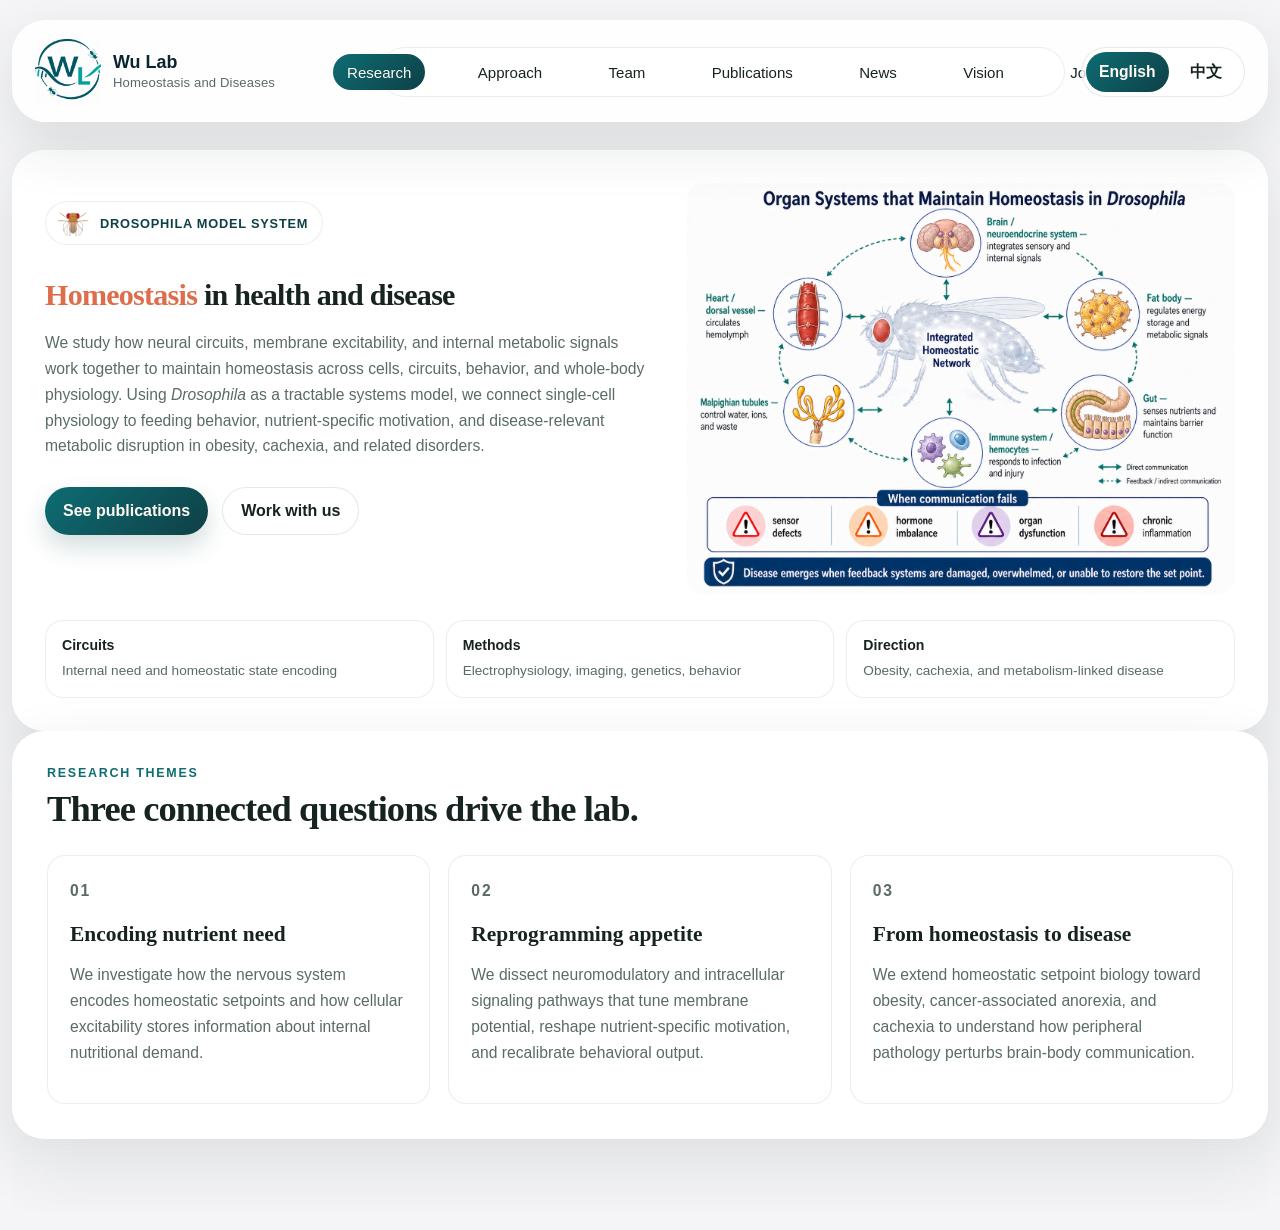
==== commit fed4e3a7: "Remove decorative fly badges" ====
--- a/index.html
+++ b/index.html
@@ -13,7 +13,7 @@
     <script>
       document.documentElement.classList.add("has-js");
     </script>
-    <link rel="stylesheet" href="./styles.css?v=20260430-hero-balance3" />
+    <link rel="stylesheet" href="./styles.css?v=20260430-fly-cleanup" />
   </head>
   <body>
     <div class="page-shell">
--- a/styles.css
+++ b/styles.css
@@ -234,27 +234,6 @@
   max-width: none;
 }
 
-.hero::after,
-.page-banner::after {
-  position: absolute;
-  right: 28px;
-  bottom: 24px;
-  width: 124px;
-  height: 96px;
-  background: url("./fly-badge-v2.svg") center / contain no-repeat;
-  opacity: 0.12;
-  pointer-events: none;
-  content: "";
-}
-
-.page-banner::after {
-  right: 18px;
-  bottom: 14px;
-  width: 108px;
-  height: 84px;
-  opacity: 0.07;
-}
-
 .page-main {
   margin-top: 28px;
 }
@@ -702,22 +681,6 @@
   padding: 22px;
 }
 
-.feature-card::before,
-.approach-column::before,
-.timeline-item::before,
-.publication-item::before,
-.person-card::before,
-.news-item::before {
-  position: absolute;
-  right: 16px;
-  top: 14px;
-  width: 42px;
-  height: 32px;
-  background: url("./fly-badge-v2.svg") center / contain no-repeat;
-  opacity: 0.08;
-  content: "";
-}
-
 .card-index,
 .timeline-year {
   margin: 0 0 18px;
@@ -966,10 +929,6 @@
   box-shadow: none;
 }
 
-.publication-list-column .publication-item::before {
-  display: none;
-}
-
 .publication-list-column .publication-item h3 {
   margin: 0 0 8px;
   max-width: none;
@@ -1016,11 +975,6 @@
   border-radius: 0;
   box-shadow: none;
   padding: 24px 0 22px;
-}
-
-.people-list-style .person-card::before,
-.news-list-style .news-item::before {
-  display: none;
 }
 
 .people-list-style .person-card:last-child,
@@ -1451,14 +1405,6 @@
     padding: 24px 20px;
   }
 
-  .hero::after,
-  .page-banner::after {
-    width: 88px;
-    height: 68px;
-    right: 18px;
-    bottom: 18px;
-  }
-
   .signal-card {
     min-width: 0;
     max-width: 140px;
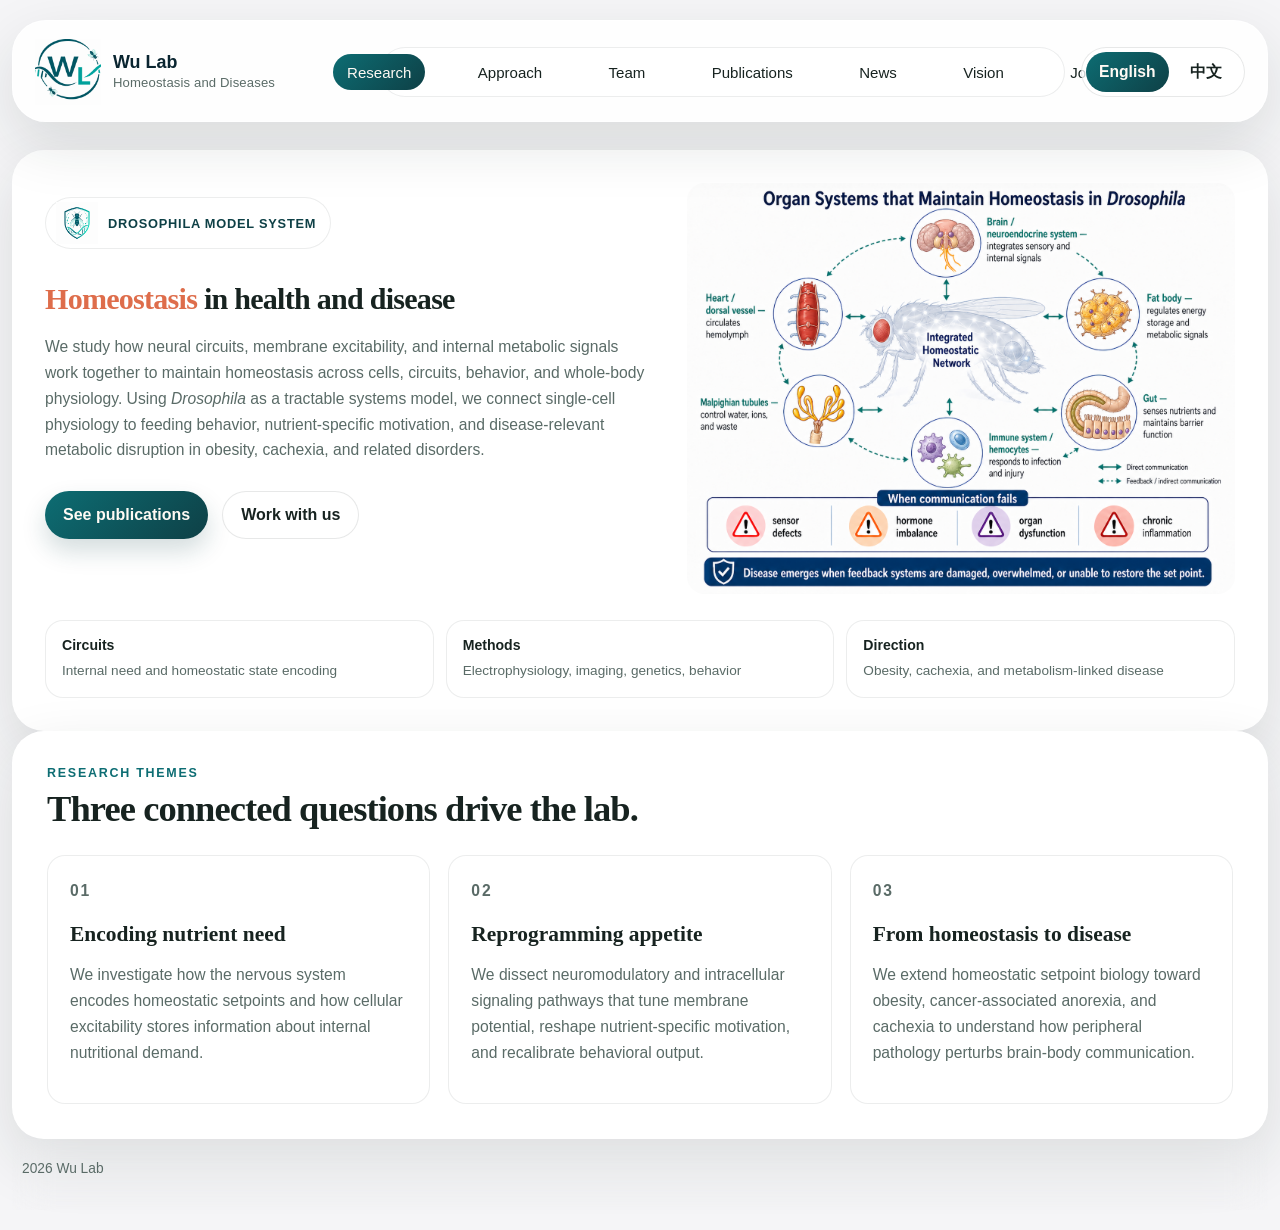
==== commit 75068b3d: "Use him10 badge in model pill" ====
--- a/index.html
+++ b/index.html
@@ -13,7 +13,7 @@
     <script>
       document.documentElement.classList.add("has-js");
     </script>
-    <link rel="stylesheet" href="./styles.css?v=20260430-fly-cleanup" />
+    <link rel="stylesheet" href="./styles.css?v=20260430-him10-badge" />
   </head>
   <body>
     <div class="page-shell">
@@ -44,7 +44,7 @@
         <section class="hero">
           <div class="hero-copy reveal">
             <div class="model-pill">
-              <img src="./fly-badge-v2.svg" alt="" aria-hidden="true" />
+              <img src="./him10.png" alt="" aria-hidden="true" />
               <span>Drosophila model system</span>
             </div>
             <h1 class="hero-title hero-title-one-line">
--- a/styles.css
+++ b/styles.css
@@ -383,8 +383,9 @@
 }
 
 .model-pill img {
-  width: 34px;
-  height: 26px;
+  width: 42px;
+  height: 42px;
+  margin: -4px 0;
   object-fit: contain;
 }
 
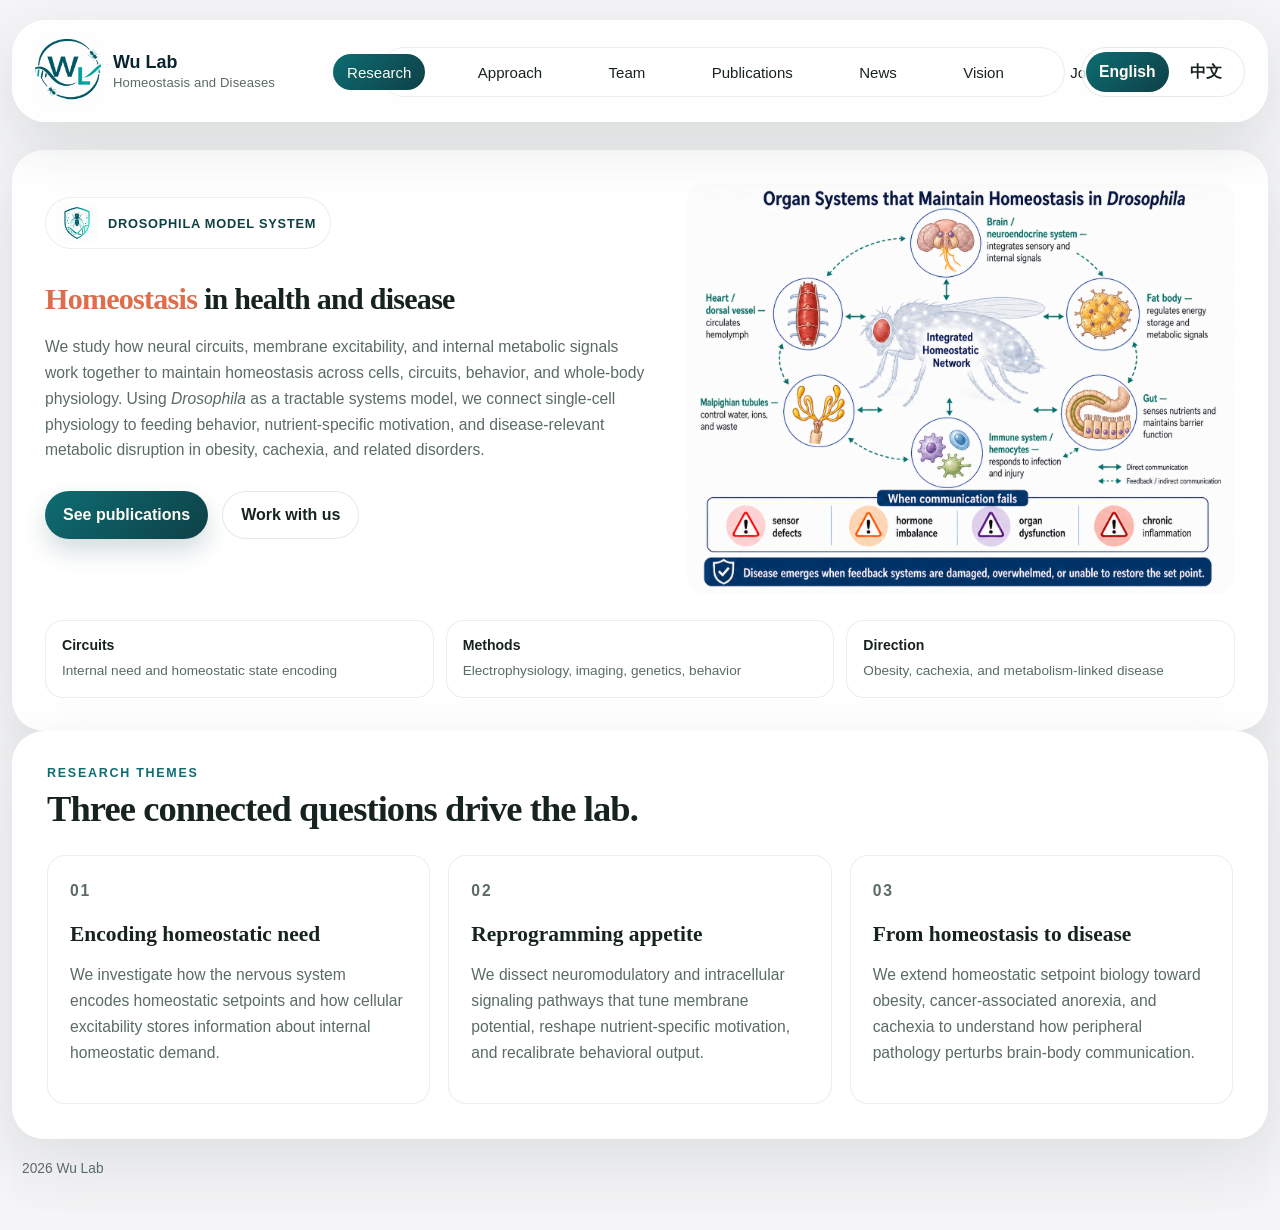
==== commit 61b379cd: "Update homeostatic need wording" ====
--- a/index.html
+++ b/index.html
@@ -103,11 +103,11 @@
           <div class="card-grid">
             <article class="feature-card reveal">
               <p class="card-index">01</p>
-              <h3>Encoding nutrient need</h3>
+              <h3>Encoding homeostatic need</h3>
               <p>
                 We investigate how the nervous system encodes homeostatic
                 setpoints and how cellular excitability stores information about
-                internal nutritional demand.
+                internal homeostatic demand.
               </p>
             </article>
             <article class="feature-card reveal">
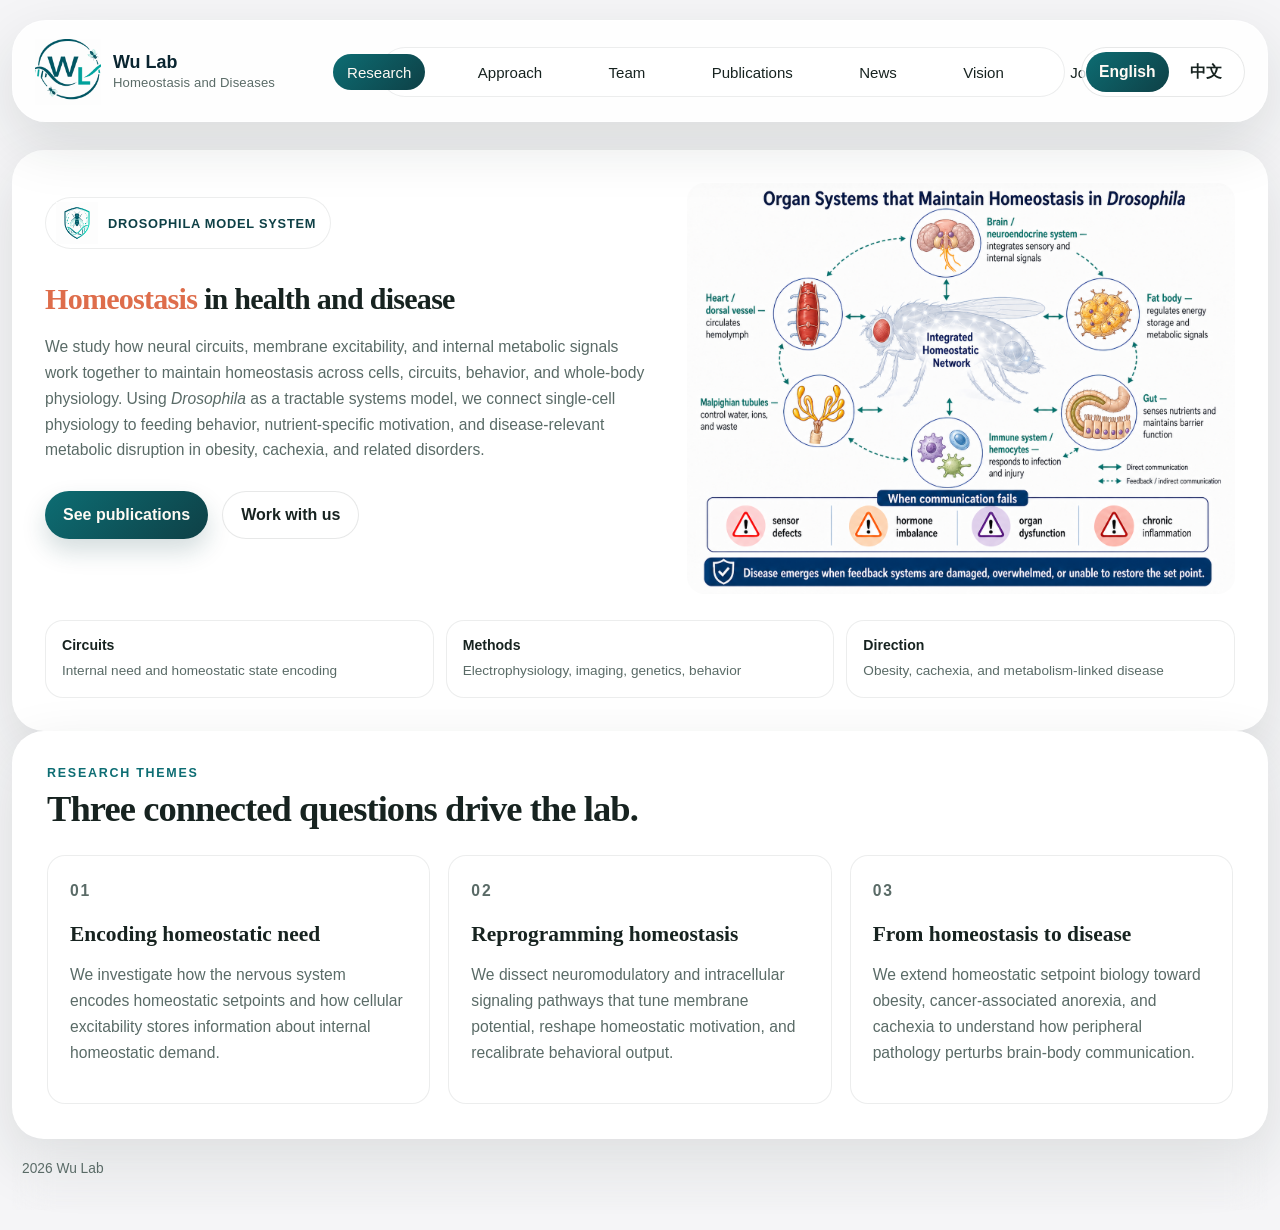
==== commit 73d6c065: "Update homeostasis theme wording" ====
--- a/index.html
+++ b/index.html
@@ -112,10 +112,10 @@
             </article>
             <article class="feature-card reveal">
               <p class="card-index">02</p>
-              <h3>Reprogramming appetite</h3>
+              <h3>Reprogramming homeostasis</h3>
               <p>
                 We dissect neuromodulatory and intracellular signaling pathways that tune
-                membrane potential, reshape nutrient-specific motivation, and
+                membrane potential, reshape homeostatic motivation, and
                 recalibrate behavioral output.
               </p>
             </article>
